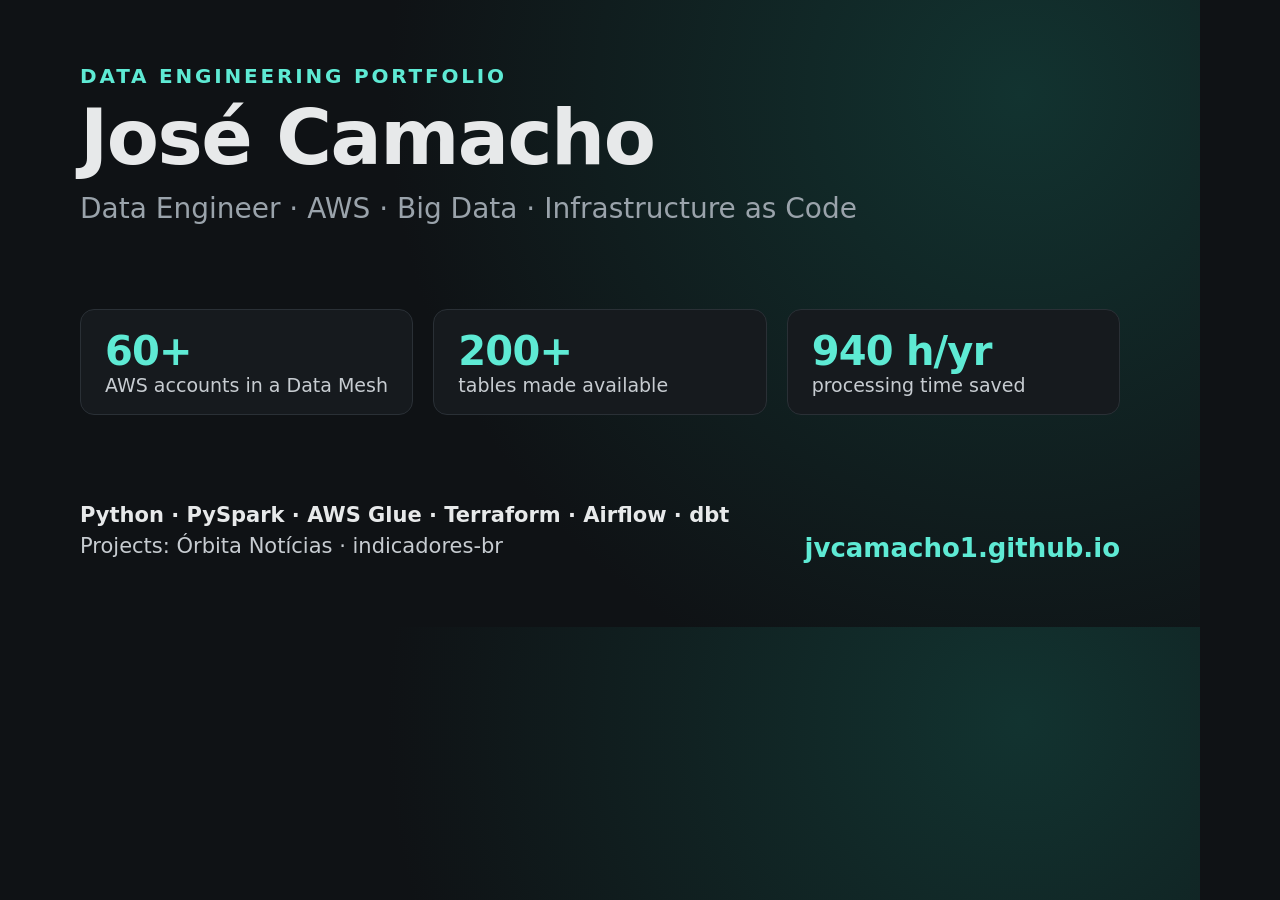
==== og/og-image.html @ a398c653 "Preview Open Graph para LinkedIn e redes Imagem 1200x627 gerada de og/og-image.html e tags og:/twitt" ====
<!doctype html>
<html lang="en">
<head>
<meta charset="utf-8">
<title>OG image</title>
<!--
  Fonte da imagem de preview (Open Graph) do portfólio: 1200x627.
  Para regerar assets/og-image.png, veja o README (seção "Imagem de preview").
-->
<style>
  * { box-sizing: border-box; margin: 0; }
  html, body { width: 1200px; height: 627px; }
  body {
    background: radial-gradient(circle at 85% 15%, #123330 0, #0f1215 55%);
    color: #e7e9ea; font-family: "DejaVu Sans", "Segoe UI", system-ui, sans-serif;
    padding: 64px 80px; display: flex; flex-direction: column; justify-content: space-between;
  }
  .eyebrow { color: #5eead4; font-weight: 700; letter-spacing: .14em; text-transform: uppercase; font-size: 20px; }
  h1 { font-size: 76px; letter-spacing: -.02em; line-height: 1.05; margin-top: 10px; }
  .role { font-size: 28px; color: #9aa3ab; margin-top: 14px; }
  .nums { display: flex; gap: 20px; }
  .num { background: #161a1e; border: 1px solid #2a3036; border-radius: 14px; padding: 18px 24px; flex: 1; }
  .num b { display: block; font-size: 40px; color: #5eead4; letter-spacing: -.02em; }
  .num span { font-size: 19px; color: #c7ccd1; }
  .rodape { display: flex; justify-content: space-between; align-items: flex-end; gap: 24px; }
  .stack { font-size: 21px; color: #c7ccd1; line-height: 1.5; }
  .stack strong { color: #e7e9ea; }
  .url { font-size: 26px; font-weight: 700; color: #5eead4; white-space: nowrap; }
</style>
</head>
<body>
  <div>
    <p class="eyebrow">Data Engineering Portfolio</p>
    <h1>José Camacho</h1>
    <p class="role">Data Engineer · AWS · Big Data · Infrastructure as Code</p>
  </div>
  <div class="nums">
    <div class="num"><b>60+</b><span>AWS accounts in a Data Mesh</span></div>
    <div class="num"><b>200+</b><span>tables made available</span></div>
    <div class="num"><b>940 h/yr</b><span>processing time saved</span></div>
  </div>
  <div class="rodape">
    <p class="stack"><strong>Python · PySpark · AWS Glue · Terraform · Airflow · dbt</strong><br>
      Projects: Órbita Notícias · indicadores-br</p>
    <p class="url">jvcamacho1.github.io</p>
  </div>
</body>
</html>
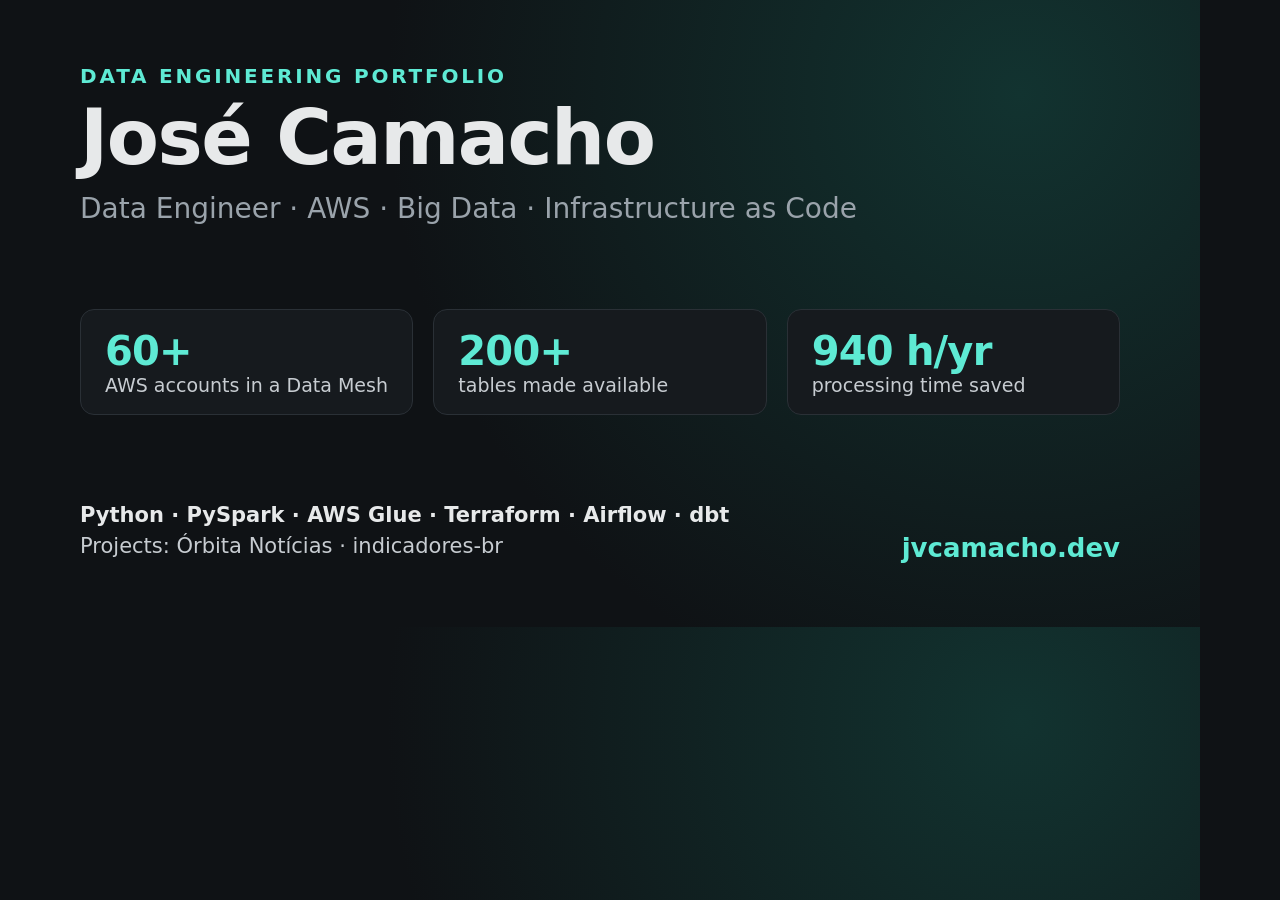
==== commit bd107c79: "Redesenha o portfólio e passa a servi-lo em jvcamacho.dev - Novo visual: fundo de glifos que vai do " ====
--- a/og/og-image.html
+++ b/og/og-image.html
@@ -42,7 +42,7 @@
   <div class="rodape">
     <p class="stack"><strong>Python · PySpark · AWS Glue · Terraform · Airflow · dbt</strong><br>
       Projects: Órbita Notícias · indicadores-br</p>
-    <p class="url">jvcamacho1.github.io</p>
+    <p class="url">jvcamacho.dev</p>
   </div>
 </body>
 </html>
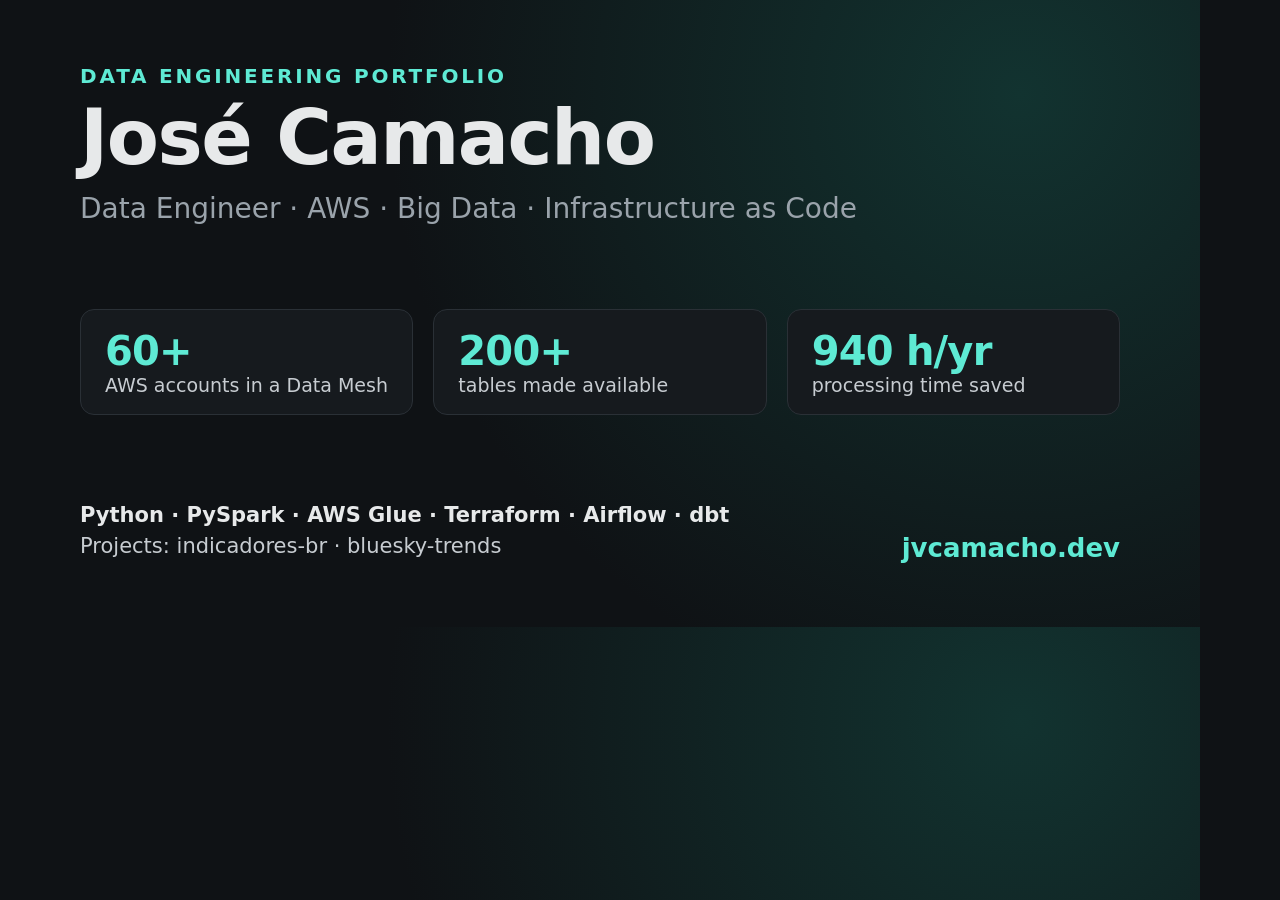
==== commit 4190d850: "Portfólio de Engenharia de Dados (PT/EN) Site estático servido pelo GitHub Pages em jvcamacho.dev: e" ====
--- a/og/og-image.html
+++ b/og/og-image.html
@@ -41,7 +41,7 @@
   </div>
   <div class="rodape">
     <p class="stack"><strong>Python · PySpark · AWS Glue · Terraform · Airflow · dbt</strong><br>
-      Projects: Órbita Notícias · indicadores-br</p>
+      Projects: indicadores-br · bluesky-trends</p>
     <p class="url">jvcamacho.dev</p>
   </div>
 </body>
